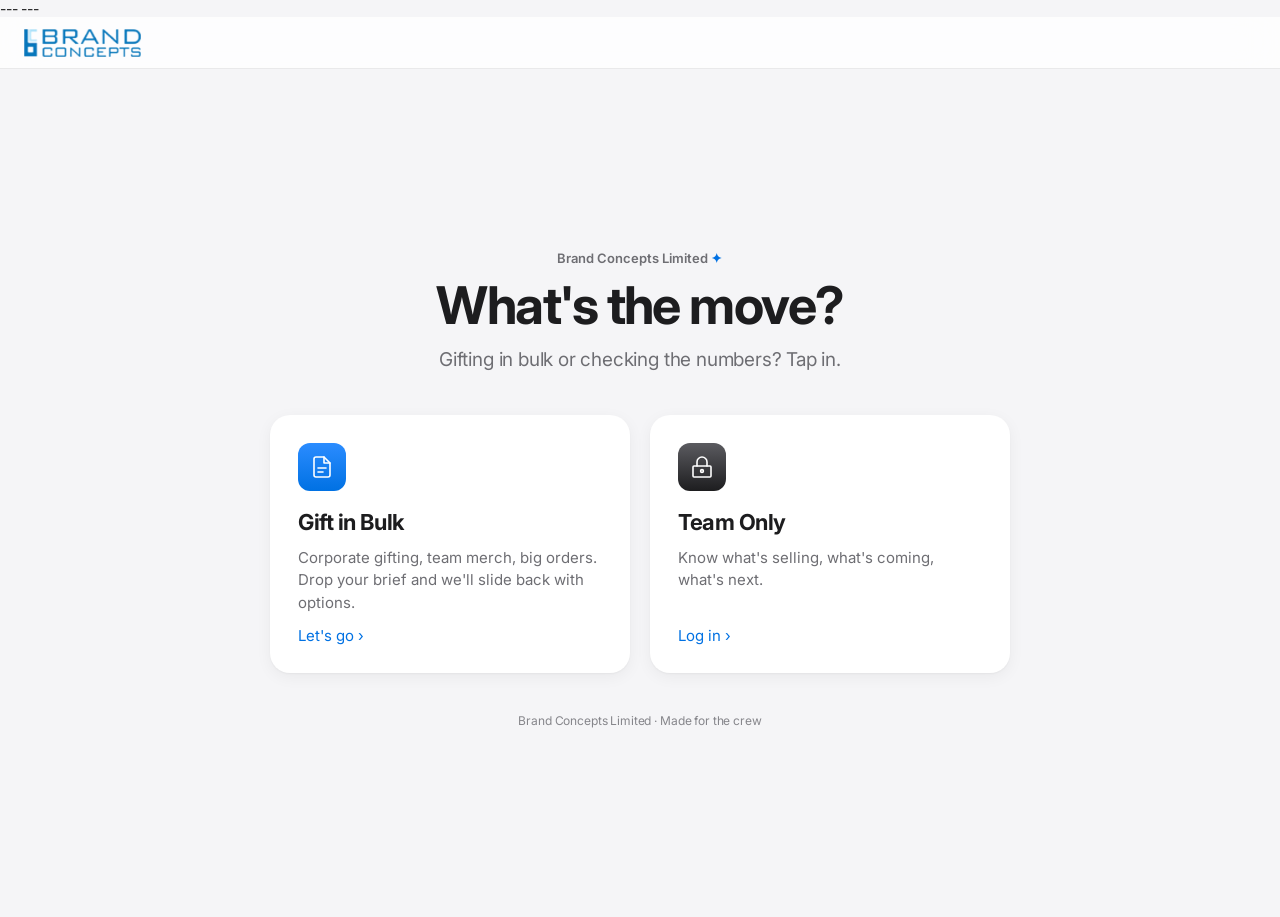
==== index.html @ 1bb14425 "Phone view: hide bottom Gift/Team bar on Home; show after an option is picked Co-Authored-By: Claude" ====
---
---
<!DOCTYPE html>
<html lang="en">
<head>
<meta charset="UTF-8">
<meta name="viewport" content="width=device-width, initial-scale=1.0">
<title>Brand Concepts Limited</title>
<link rel="preconnect" href="https://fonts.googleapis.com">
<link href="https://fonts.googleapis.com/css2?family=Inter:wght@400;500;600;700&display=swap" rel="stylesheet">
<style>
/* ═══ Brand Concepts Limited — portal · macOS-style minimal theme ═══ */
*{box-sizing:border-box;margin:0;padding:0}
:root{
  --bg:#f5f5f7;--s1:#ffffff;--s2:#f5f5f7;--s3:#e8e8ed;--bd:#d2d2d7;--bd2:#b0b0b8;--hair:rgba(0,0,0,.08);
  --blue:#0071e3;--blue2:#0066cc;--purple:#8944ab;--green:#248a3d;--amber:#b25000;--red:#d70015;--cyan:#0071a4;--pink:#d30f45;
  --text:#1d1d1f;--t2:#6e6e73;--t3:#86868b;
  --font:-apple-system,BlinkMacSystemFont,'SF Pro Text','SF Pro Display','Inter','Segoe UI',Roboto,Helvetica,Arial,sans-serif;
  --serif:var(--font);--mono:'SF Mono',ui-monospace,Menlo,Consolas,monospace;
  --r:14px;--r2:10px;
  --shadow:0 1px 2px rgba(0,0,0,.04),0 4px 16px rgba(0,0,0,.05);
  --shadow-lg:0 2px 6px rgba(0,0,0,.05),0 12px 36px rgba(0,0,0,.09);
}
html{-webkit-font-smoothing:antialiased;-moz-osx-font-smoothing:grayscale}
body{font-family:var(--font);background:var(--bg);color:var(--text);min-height:100vh;display:flex;flex-direction:column;font-size:14px;letter-spacing:-.01em}
::selection{background:rgba(0,113,227,.18)}
button{font-family:inherit}
@keyframes spin{to{transform:rotate(360deg)}}

/* ── TOP BAR (translucent, like the macOS menu bar) ── */
.topbar{background:rgba(255,255,255,.78);-webkit-backdrop-filter:saturate(180%) blur(20px);backdrop-filter:saturate(180%) blur(20px);border-bottom:1px solid var(--hair);padding:0 24px;height:52px;display:flex;align-items:center;gap:14px;position:sticky;top:0;z-index:100}
.site-name{font-size:15px;font-weight:600;color:var(--text);flex:1;cursor:pointer;white-space:nowrap;overflow:hidden;text-overflow:ellipsis}
.site-name{display:flex;align-items:center}
.logo-img{height:28px;width:auto;display:block}
.login-logo{height:46px;width:auto;display:block;margin:0 auto 18px}
@keyframes logoBlink{0%,100%{opacity:1}50%{opacity:.35}}
.logo-img,.login-logo{animation:logoBlink 2.4s ease-in-out infinite}
@media (prefers-reduced-motion:reduce){.logo-img,.login-logo{animation:none}}
.site-name span{color:var(--t3);font-weight:400;margin-left:12px}
.site-name span:not(:empty)::before{content:'/ '}
.user-chip{display:none;align-items:center;gap:8px;padding:3px 10px 3px 3px;border-radius:20px;background:var(--s2)}
.user-av{width:26px;height:26px;border-radius:50%;background:#e8e8ed;color:var(--text);display:flex;align-items:center;justify-content:center;font-size:11px;font-weight:600;flex-shrink:0}
.user-name{font-size:13px;font-weight:500}
.logout-btn{background:none;border:none;color:var(--blue);padding:6px 4px;font-size:13px;cursor:pointer}
.logout-btn:hover{text-decoration:underline}

/* ── TABS (segmented control) ── */
.tab-bar{display:flex;justify-content:center;padding:14px 24px 0;background:transparent;position:relative;z-index:5}
.tab-bar-in{display:inline-flex;background:#e8e8ed;border-radius:9px;padding:2px;gap:2px}
.tab{background:none;border:none;color:var(--text);font-size:13px;font-weight:500;padding:6px 16px;border-radius:7px;cursor:pointer;display:flex;align-items:center;gap:7px;transition:background .15s,box-shadow .15s}
.tab svg{opacity:.55}
.tab:hover{background:rgba(255,255,255,.5)}
.tab.active{background:#fff;box-shadow:0 1px 3px rgba(0,0,0,.12),0 0 0 .5px rgba(0,0,0,.04)}
.tab.active svg{opacity:1;color:var(--blue)}
body.on-home .tab-bar{display:none}

/* ── PAGES ── */
.page{display:none;flex:1}
.page.active{display:flex;flex-direction:column}

/* ── LANDING ── */
.home-wrap{flex:1;display:flex;flex-direction:column;justify-content:center;align-items:center;padding:56px 24px 64px;min-height:calc(100vh - 52px)}
.home-hd{text-align:center;margin-bottom:44px}
.home-kicker{font-size:13px;font-weight:600;color:var(--t2);margin-bottom:12px;letter-spacing:0}
.home-hd h1{font-size:clamp(32px,5vw,52px);font-weight:700;letter-spacing:-.03em;line-height:1.08}
.home-hd h1 span{color:var(--t3)}
.home-hd p{margin-top:14px;color:var(--t2);font-size:19px;letter-spacing:-.01em}
.choice-grid{display:grid;grid-template-columns:repeat(2,minmax(0,360px));gap:20px;width:100%;justify-content:center}
@media(max-width:780px){.choice-grid{grid-template-columns:minmax(0,440px)}}
.choice-card{text-align:left;cursor:pointer;color:var(--text);background:var(--s1);border:none;border-radius:20px;padding:28px;min-height:230px;display:flex;flex-direction:column;gap:12px;box-shadow:var(--shadow);transition:box-shadow .2s,transform .2s}
.choice-card:hover{box-shadow:var(--shadow-lg);transform:translateY(-2px)}
.cc-top{display:flex;justify-content:space-between;align-items:center}
.cc-id{display:none}
.cc-ico{width:48px;height:48px;border-radius:12px;display:flex;align-items:center;justify-content:center;color:#fff;background:linear-gradient(180deg,#2b8cff,#0071e3)}
.choice-card:nth-child(2) .cc-ico{background:linear-gradient(180deg,#5b5b60,#1d1d1f)}
.cc-ico svg{width:24px;height:24px}
.choice-card h2{font-size:22px;font-weight:700;letter-spacing:-.02em;margin-top:6px}
.choice-card p{color:var(--t2);font-size:15px;line-height:1.5;flex:1}
.cc-go{font-size:15px;color:var(--blue);display:flex;align-items:center;gap:4px}
.cc-go b{font-weight:400;transition:transform .2s}
.choice-card:hover .cc-go b{transform:translateX(3px)}
.home-foot{margin-top:40px;font-size:12px;color:var(--t3)}

/* ── ENQUIRY FORM ── */
.enq-wrap{max-width:700px;margin:0 auto;padding:28px 20px 60px;width:100%}
.enq-hero{margin-bottom:24px}
.enq-kicker{font-size:13px;font-weight:600;color:var(--t2);margin-bottom:6px}
.enq-hero h2{font-size:30px;font-weight:700;letter-spacing:-.025em;margin-bottom:6px}
.enq-hero p{font-size:15px;color:var(--t2);line-height:1.5}
.card{background:var(--s1);border-radius:var(--r);padding:22px;margin-bottom:14px;box-shadow:var(--shadow)}
.card-title{font-size:13px;font-weight:600;color:var(--t2);margin-bottom:16px}
.toggle-row{display:grid;grid-template-columns:1fr 1fr;gap:10px;margin-bottom:4px}
.toggle-btn{padding:14px;border-radius:var(--r2);border:1px solid var(--bd);background:var(--s1);cursor:pointer;font-size:14px;font-weight:500;color:var(--text);transition:border-color .15s,background .15s;text-align:center}
.toggle-btn .tb-ico{display:block;margin-bottom:6px;color:var(--t3)}
.toggle-btn:hover{border-color:var(--bd2)}
.toggle-btn.active{border-color:var(--blue);background:rgba(0,113,227,.06);color:var(--blue);box-shadow:0 0 0 1px var(--blue) inset}
.toggle-btn.active .tb-ico{color:var(--blue)}
.field-grid{display:grid;grid-template-columns:1fr 1fr;gap:14px}
.field{display:flex;flex-direction:column;gap:6px}
.field.full{grid-column:1/-1}
.field label,.mf label{font-size:13px;font-weight:500;color:var(--text)}
.req{color:var(--red)}
.field input,.field select,.field textarea,.mf input,.mf select,.lf input,.ms-trig{background:var(--s1);border:1px solid var(--bd);border-radius:var(--r2);color:var(--text);font-size:14px;font-family:var(--font);padding:10px 12px;outline:none;transition:border-color .15s,box-shadow .15s;width:100%}
.field input::placeholder,.field textarea::placeholder,.lf input::placeholder{color:var(--t3)}
.field input:focus,.field select:focus,.field textarea:focus,.mf input:focus,.mf select:focus,.lf input:focus,.ms-trig.open{border-color:var(--blue);box-shadow:0 0 0 4px rgba(0,113,227,.15)}
.field input.err{border-color:var(--red)}
.field textarea{resize:vertical;min-height:80px}
input[type=date]{color-scheme:light}
.ms-wrap{position:relative}
.ms-trig{display:flex;align-items:center;justify-content:space-between;cursor:pointer;min-height:42px;gap:8px;user-select:none}
.ms-trig:hover{border-color:var(--bd2)}
.ms-tags{display:flex;flex-wrap:wrap;gap:4px;flex:1}
.ms-ph{font-size:14px;color:var(--t3)}
.ms-tag{background:rgba(0,113,227,.1);color:var(--blue);border-radius:6px;padding:2px 8px;font-size:12px;font-weight:500;display:flex;align-items:center;gap:4px}
.ms-tag-x{cursor:pointer;font-size:14px;opacity:.7}
.ms-arr{font-size:13px;color:var(--t3);transition:transform .15s}
.ms-arr.open{transform:rotate(180deg)}
.ms-drop{position:absolute;top:calc(100% + 4px);left:0;right:0;background:rgba(255,255,255,.96);-webkit-backdrop-filter:blur(20px);backdrop-filter:blur(20px);border:1px solid var(--hair);border-radius:var(--r2);z-index:200;box-shadow:var(--shadow-lg);max-height:240px;overflow-y:auto;display:none;padding:4px}
.ms-drop.open{display:block}
.ms-opt{display:flex;align-items:center;gap:10px;padding:8px 10px;cursor:pointer;font-size:14px;color:var(--text);border-radius:6px}
.ms-opt:hover{background:var(--blue);color:#fff}
.ms-opt.sel{font-weight:600}
.ms-opt input[type=checkbox]{width:15px;height:15px;accent-color:var(--blue)}
.other-inp{display:none;margin-top:8px}
.cat-other,.hint{font-size:12px;color:var(--t3);margin-top:3px}

/* ── BUTTONS ── */
.submit-btn,.login-btn,.add-btn,.m-save{background:var(--blue);border:none;color:#fff;border-radius:var(--r2);padding:12px 18px;font-size:15px;font-weight:500;cursor:pointer;transition:background .15s}
.submit-btn:hover,.login-btn:hover,.add-btn:hover,.m-save:hover{background:#0077ed}
.submit-btn:disabled,.login-btn:disabled{opacity:.45;cursor:not-allowed}
.submit-btn{width:100%;margin-top:4px}
.add-btn{font-size:13px;padding:8px 16px;display:flex;align-items:center;gap:6px}
.m-save{font-size:14px;padding:9px 20px}
.m-cancel,.action-btn{background:var(--s1);border:1px solid var(--bd);color:var(--text);border-radius:8px;cursor:pointer}
.m-cancel{padding:9px 18px;font-size:14px}
.action-btn{padding:4px 10px;font-size:12px;margin-right:4px}
.action-btn:hover,.m-cancel:hover{background:var(--s2)}
.action-btn.del{color:var(--red)}

.success-banner{background:var(--s1);border-radius:var(--r);padding:28px 20px;text-align:center;display:none;margin-bottom:14px;box-shadow:var(--shadow)}
.success-banner .sb-ico{margin-bottom:10px;color:var(--green);display:flex;justify-content:center}
.success-banner h3{font-size:20px;font-weight:700;margin-bottom:4px}
.success-banner p{font-size:14px;color:var(--t2)}

/* ── LOGIN ── */
.login-outer{flex:1;display:grid;grid-template-columns:1fr;min-height:calc(100vh - 120px)}
.login-art{display:none}
.login-panel{display:flex;align-items:center;justify-content:center;padding:40px 20px}
.login-box{width:100%;max-width:380px;background:var(--s1);border-radius:20px;padding:40px 34px 32px;box-shadow:var(--shadow-lg)}
.login-panel-hd{margin-bottom:26px;text-align:center}
.lg-kicker{font-size:13px;color:var(--t2);margin-bottom:6px;display:block}
.lg-kicker i{display:none}
.login-panel-hd h2{font-size:26px;font-weight:700;letter-spacing:-.02em}
.lf{margin-bottom:14px}
.lf label{font-size:13px;font-weight:500;color:var(--text);display:block;margin-bottom:6px}
.lf input{font-size:15px;padding:11px 13px}
.login-err{background:rgba(215,0,21,.06);border-radius:var(--r2);padding:10px 14px;font-size:13px;color:var(--red);margin-bottom:14px;display:none;align-items:center;gap:8px}
.login-err.show{display:flex}
.login-btn{width:100%;margin-top:8px}
.login-foot{margin-top:20px;text-align:center;font-size:12px;color:var(--t3)}

/* ── PORTAL ── */
.portal-wrap{max-width:1100px;margin:0 auto;padding:28px 24px 60px;width:100%}
.welcome-bar{display:flex;align-items:center;gap:16px;margin-bottom:26px}
.wb-avatar{width:48px;height:48px;border-radius:50%;background:#e8e8ed;display:flex;align-items:center;justify-content:center;font-size:17px;font-weight:600;color:var(--text);flex-shrink:0}
.wb-text h3{font-size:26px;font-weight:700;letter-spacing:-.025em}
.wb-text p{font-size:14px;color:var(--t2);margin-top:2px}
.wb-badge{margin-left:auto;background:var(--s1);color:var(--t2);border-radius:20px;padding:5px 14px;font-size:12px;font-weight:500;white-space:nowrap;box-shadow:var(--shadow)}
.ptabs{display:inline-flex;gap:2px;margin-bottom:22px;background:#e8e8ed;border-radius:9px;padding:2px}
.ptab{background:none;border:none;color:var(--text);font-size:13px;font-weight:500;padding:6px 16px;border-radius:7px;cursor:pointer;display:flex;align-items:center;gap:6px}
.ptab.active{background:#fff;box-shadow:0 1px 3px rgba(0,0,0,.12)}
.sec-label{font-size:13px;font-weight:600;color:var(--t2);margin-bottom:12px}

/* report tiles */
.tools-grid{display:grid;grid-template-columns:repeat(auto-fill,minmax(240px,1fr));gap:16px}
.tool-card{background:var(--s1);border-radius:18px;padding:22px;text-decoration:none;color:var(--text);display:flex;flex-direction:column;gap:14px;box-shadow:var(--shadow);transition:box-shadow .2s,transform .2s;min-height:178px}
.tool-card:hover{box-shadow:var(--shadow-lg);transform:translateY(-2px)}
.tc-icon{width:48px;height:48px;border-radius:12px;display:flex;align-items:center;justify-content:center;color:#fff;background:linear-gradient(180deg,color-mix(in srgb,var(--acc,#0071e3) 72%,#fff),var(--acc,#0071e3));box-shadow:inset 0 -10px 18px rgba(0,0,0,.08),0 1px 2px rgba(0,0,0,.1)}
.tc-icon svg{width:24px;height:24px}
.tc-body{flex:1}
.tc-title{font-size:16px;font-weight:600;letter-spacing:-.015em;margin-bottom:4px}
.tc-desc{font-size:13px;color:var(--t2);line-height:1.45}
.tc-foot{display:flex;align-items:center;justify-content:space-between;font-size:12px;color:var(--t3)}
.tc-foot b{color:var(--blue);font-weight:500;font-size:13px}
.tc-ext{font-size:12px;color:var(--t3);margin-left:4px;font-weight:400}
.no-reports{color:var(--t2);font-size:14px;padding:20px 0}

/* admin */
.admin-hdr{display:flex;align-items:center;justify-content:space-between;margin-bottom:16px}
.admin-hdr h3{font-size:20px;font-weight:700;letter-spacing:-.02em}
.user-tbl{background:var(--s1);border-radius:var(--r);overflow:hidden;box-shadow:var(--shadow)}
.user-tbl table{width:100%;border-collapse:collapse;font-size:13px}
.user-tbl th{background:var(--s1);color:var(--t2);font-size:12px;font-weight:600;padding:11px 14px;text-align:left;border-bottom:1px solid var(--hair)}
.user-tbl td{padding:11px 14px;border-bottom:1px solid var(--hair);vertical-align:middle}
.user-tbl tr:last-child td{border-bottom:none}
.user-tbl tr:hover td{background:#fafafa}
.lvl-badge{font-size:11px;font-weight:600;padding:2px 9px;border-radius:20px;background:rgba(0,113,227,.1);color:var(--blue)}

/* modal (macOS sheet) */
.modal-ov{position:fixed;inset:0;background:rgba(0,0,0,.25);-webkit-backdrop-filter:blur(2px);backdrop-filter:blur(2px);z-index:500;display:none;align-items:center;justify-content:center;padding:20px}
.modal-ov.show{display:flex}
.modal-box{background:var(--s1);border-radius:16px;padding:26px;width:100%;max-width:440px;box-shadow:0 20px 60px rgba(0,0,0,.25),0 0 0 .5px rgba(0,0,0,.1)}
.modal-box h3{font-size:18px;font-weight:700;margin-bottom:18px}
.mf{margin-bottom:14px}
.mf label{display:block;margin-bottom:6px}
.modal-acts{display:flex;gap:10px;justify-content:flex-end;margin-top:20px}

/* toast */
.toast{position:fixed;bottom:24px;left:50%;transform:translateX(-50%) translateY(16px);background:rgba(29,29,31,.92);color:#fff;padding:10px 18px;border-radius:12px;font-size:13px;display:flex;align-items:center;gap:8px;z-index:999;opacity:0;visibility:hidden;transition:opacity .2s,transform .2s,visibility .2s;box-shadow:var(--shadow-lg)}
.toast.show{opacity:1;visibility:visible;transform:translateX(-50%) translateY(0)}
.toast .tick{color:#30d158;font-size:15px}

/* ═══ PHONE (iOS-style) ═══ */
.ts,.m-only{display:none}
@media(max-width:760px){
  .tl{display:none}.ts,.m-only{display:inline}
  body{padding-bottom:calc(64px + env(safe-area-inset-bottom))}
  body.on-home{padding-bottom:0}
  body.on-home .tab-bar{display:none}
  .topbar{height:48px;padding:0 16px;gap:10px}
  .site-name{font-size:15px}
  .logo-img{height:24px}
  .site-name span{display:none}
  .user-chip{padding:2px;background:none}.user-name{display:none}
  .logout-btn{font-size:14px}
  /* bottom tab bar */
  .tab-bar{display:flex;position:fixed;top:auto;bottom:0;left:0;right:0;z-index:150;padding:0 0 env(safe-area-inset-bottom);
    background:rgba(249,249,249,.92);-webkit-backdrop-filter:saturate(180%) blur(20px);backdrop-filter:saturate(180%) blur(20px);border-top:1px solid var(--hair)}
  .tab-bar-in{display:flex;width:100%;background:none;border-radius:0;padding:0}
  .tab{flex:1;flex-direction:column;justify-content:center;gap:3px;padding:8px 4px 7px;font-size:10.5px;color:var(--t3);border-radius:0}
  .tab:hover{background:none}
  .tab svg{opacity:1;width:22px;height:22px}
  .tab.active{background:none;box-shadow:none;color:var(--blue)}
  /* landing */
  .home-wrap{min-height:calc(100vh - 48px);padding:32px 16px 24px;justify-content:flex-start}
  .home-hd{margin-bottom:24px}
  .home-hd h1{font-size:32px}
  .home-hd p{font-size:16px}
  .choice-grid{gap:12px}
  .choice-card{min-height:0;padding:20px;gap:8px;border-radius:16px}
  .cc-ico{width:40px;height:40px;border-radius:10px}.cc-ico svg{width:20px;height:20px}
  .choice-card h2{font-size:19px;margin-top:2px}
  .choice-card p{font-size:14px}
  .home-foot{margin-top:20px}
  /* enquiry */
  .enq-wrap{padding:20px 16px 30px}
  .enq-hero h2{font-size:24px}.enq-hero p{font-size:14px}
  .card{padding:16px;margin-bottom:12px}
  .field-grid{grid-template-columns:1fr;gap:12px}
  .field.full{grid-column:auto}
  .toggle-btn{padding:12px 6px;font-size:13px}
  .field input,.field select,.field textarea,.lf input,.mf input,.mf select{font-size:16px}
  .submit-btn{padding:14px}
  /* login */
  .login-outer{min-height:calc(100vh - 112px)}
  .login-panel{padding:24px 16px;align-items:flex-start}
  .login-box{padding:30px 22px 24px;box-shadow:var(--shadow)}
  /* portal */
  .portal-wrap{padding:18px 16px 24px}
  .welcome-bar{gap:12px;flex-wrap:wrap;margin-bottom:18px}
  .wb-avatar{width:40px;height:40px;font-size:15px}
  .wb-text{flex:1;min-width:0}.wb-text h3{font-size:21px}.wb-text p{font-size:13px}
  .wb-badge{margin-left:0;font-size:11px;padding:4px 12px}
  .ptabs{display:flex;width:100%}.ptab{flex:1;justify-content:center}
  .tools-grid{grid-template-columns:1fr 1fr;gap:12px}
  .tool-card{padding:16px;gap:10px;min-height:0;border-radius:16px}
  .tc-icon{width:40px;height:40px;border-radius:10px}.tc-icon svg{width:20px;height:20px}
  .tc-title{font-size:14px}
  .tc-desc{font-size:12px;line-height:1.35}
  .tc-foot{display:none}
  .admin-hdr{flex-wrap:wrap;gap:10px}
  .user-tbl{overflow-x:auto;-webkit-overflow-scrolling:touch}.user-tbl table{min-width:620px}
  .modal-box{padding:22px 18px;max-height:88vh;overflow-y:auto}
  .toast{bottom:calc(76px + env(safe-area-inset-bottom))}
}
@media(max-width:360px){.tools-grid{grid-template-columns:1fr}}
</style>
</head>
<body class="on-home">

<!-- TOPBAR -->
<div class="topbar">
  <div class="site-name" onclick="switchTab('home')" title="Home"><img class="logo-img" src="bcl-logo.png" alt="Brand Concepts Limited"><span id="headerSub"></span></div>
  <div class="user-chip" id="userChip">
    <div class="user-av" id="userAv">SJ</div>
    <span class="user-name" id="userChipName">Sumit Jain</span>
  </div>
  <button class="logout-btn" id="logoutBtn" style="display:none" onclick="doLogout()">Sign out</button>
</div>

<!-- TAB BAR -->
<div class="tab-bar"><div class="tab-bar-in">
  <button class="tab tab-home active" id="tab-home" onclick="switchTab('home')"><svg class="m-only" width="18" height="18" viewBox="0 0 24 24" fill="none" stroke="currentColor" stroke-width="2"><path d="M3 11l9-8 9 8"/><path d="M5 10v10h14V10"/></svg><span class="tl">Home</span><span class="ts">Home</span></button>
  <button class="tab" id="tab-enquiry" onclick="switchTab('enquiry')">
    <svg width="15" height="15" viewBox="0 0 24 24" fill="none" stroke="currentColor" stroke-width="2"><path d="M14 2H6a2 2 0 0 0-2 2v16a2 2 0 0 0 2 2h12a2 2 0 0 0 2-2V8z"/><polyline points="14 2 14 8 20 8"/></svg>
    <span class="tl">Gift in Bulk</span><span class="ts">Gift</span>
  </button>
  <button class="tab" id="tab-portal" onclick="switchTab('portal')">
    <svg width="15" height="15" viewBox="0 0 24 24" fill="none" stroke="currentColor" stroke-width="2"><rect x="3" y="11" width="18" height="11" rx="2" ry="2"/><path d="M7 11V7a5 5 0 0 1 10 0v4"/></svg>
    <span class="tl">Team Only</span><span class="ts">Team</span>
  </button>
</div></div>

<!-- ══ LANDING ══ -->
<div class="page active" id="page-home">
<div class="home-wrap">
  <div class="home-hd">
    <div class="home-kicker">Brand Concepts Limited <span style="color:var(--blue)">✦</span></div>
    <h1>What's the move?</h1>
    <p>Gifting in bulk or checking the numbers? Tap in.</p>
  </div>
  <div class="choice-grid">
    <button class="choice-card" onclick="switchTab('enquiry')">
      <div class="cc-top"><div class="cc-ico"><svg width="26" height="26" viewBox="0 0 24 24" fill="none" stroke="currentColor" stroke-width="1.6" stroke-linecap="round" stroke-linejoin="round"><path d="M14 2H6a2 2 0 0 0-2 2v16a2 2 0 0 0 2 2h12a2 2 0 0 0 2-2V8z"/><polyline points="14 2 14 8 20 8"/><line x1="8" y1="13" x2="16" y2="13"/><line x1="8" y1="17" x2="13" y2="17"/></svg></div><div class="cc-id">// 01</div></div>
      <h2>Gift in Bulk</h2>
      <p>Corporate gifting, team merch, big orders. Drop your brief and we'll slide back with options.</p>
      <span class="cc-go">Let's go <b>›</b></span>
    </button>
    <button class="choice-card" onclick="switchTab('portal')">
      <div class="cc-top"><div class="cc-ico"><svg width="26" height="26" viewBox="0 0 24 24" fill="none" stroke="currentColor" stroke-width="1.6" stroke-linecap="round" stroke-linejoin="round"><rect x="3" y="11" width="18" height="11" rx="1"/><path d="M7 11V7a5 5 0 0 1 10 0v4"/><circle cx="12" cy="16" r="1.4"/></svg></div><div class="cc-id">// 02</div></div>
      <h2>Team Only</h2>
      <p>Know what's selling, what's coming, what's next.</p>
      <span class="cc-go">Log in <b>›</b></span>
    </button>
  </div>
  <div class="home-foot">Brand Concepts Limited · Made for the crew</div>
</div>
</div>

<!-- ══ ENQUIRY PAGE ══ -->
<div class="page" id="page-enquiry" style="overflow-y:auto">
<div class="enq-wrap">
  <div class="enq-hero">
    <div class="enq-kicker">Institutional Enquiry</div>
    <h2>Let's get this gifting order moving.</h2>
    <p>The more precise the details, the faster we can turn this around. Fields marked * are the ones we can't work without.</p>
  </div>

  <div class="success-banner" id="successBanner">
    <div class="sb-ico"><svg width="40" height="40" viewBox="0 0 24 24" fill="none" stroke="currentColor" stroke-width="1.6" stroke-linecap="round" stroke-linejoin="round"><path d="M22 11.08V12a10 10 0 1 1-5.93-9.14"/><polyline points="22 4 12 14.01 9 11.01"/></svg></div>
    <h3>You're all set.</h3>
    <p id="successRef">We've got it — someone will be in touch shortly. Reference: —</p>
    <button onclick="resetForm()" style="margin-top:12px;background:var(--green);border:none;color:#fff;border-radius:8px;padding:8px 20px;font-size:13px;font-weight:600;cursor:pointer">Raise another</button>
  </div>

  <div id="enquiryForm">
    <!-- SOURCE -->
    <div class="card">
      <div class="card-title">Enquiry Source</div>
      <div class="toggle-row">
        <button class="toggle-btn active" id="tb-direct" onclick="setType('direct')">
          <span class="tb-ico"><svg width="22" height="22" viewBox="0 0 24 24" fill="none" stroke="currentColor" stroke-width="1.8" stroke-linecap="round" stroke-linejoin="round"><rect x="4" y="2" width="16" height="20" rx="1"/><line x1="9" y1="6" x2="9" y2="6.01"/><line x1="15" y1="6" x2="15" y2="6.01"/><line x1="9" y1="10" x2="9" y2="10.01"/><line x1="15" y1="10" x2="15" y2="10.01"/><line x1="9" y1="14" x2="9" y2="14.01"/><line x1="15" y1="14" x2="15" y2="14.01"/><line x1="9" y1="18" x2="15" y2="18"/></svg></span>Direct Enquiry
        </button>
        <button class="toggle-btn" id="tb-third" onclick="setType('third')">
          <span class="tb-ico"><svg width="22" height="22" viewBox="0 0 24 24" fill="none" stroke="currentColor" stroke-width="1.8" stroke-linecap="round" stroke-linejoin="round"><path d="M16 3.13a4 4 0 0 1 0 7.75"/><path d="M9 3.13a4 4 0 0 0 0 7.75"/><path d="M12.5 12h-1a4 4 0 0 0-4 4v5h9v-5a4 4 0 0 0-4-4z"/></svg></span>Via 3rd Party
        </button>
      </div>
    </div>

    <!-- CLIENT -->
    <div class="card">
      <div class="card-title">Client Details</div>
      <div class="field-grid">
        <div class="field"><label>Company / Person <span class="req">*</span></label><input type="text" id="clientName" placeholder="e.g. Infosys Ltd"></div>
        <div class="field"><label>Contact Person <span class="req">*</span></label><input type="text" id="contactPerson" placeholder="Full name"></div>
        <div class="field"><label>Phone <span class="req">*</span></label><input type="tel" id="phone" placeholder="+91 XXXXX XXXXX"></div>
        <div class="field"><label>Email <span class="req">*</span></label><input type="email" id="email" placeholder="contact@company.com"></div>
        <div class="field"><label>City <span class="req">*</span></label><input type="text" id="city" placeholder="e.g. Mumbai"></div>
        <div class="field" id="agencyField" style="display:none"><label>Agency Name <span class="req">*</span></label><input type="text" id="agencyName" placeholder="Agency name"></div>
      </div>
    </div>

    <!-- PRODUCT -->
    <div class="card">
      <div class="card-title">Brand & Product Details</div>
      <div class="field-grid">
        <div class="field full">
          <label>Brand(s) <span class="req">*</span></label>
          <div class="ms-wrap">
            <div class="ms-trig" id="brandTrig" onclick="toggleDD()">
              <div class="ms-tags" id="brandTags"><span class="ms-ph">Select brands…</span></div>
              <span class="ms-arr" id="brandArr">▾</span>
            </div>
            <div class="ms-drop" id="brandDrop"></div>
          </div>
        </div>
        <div class="field">
          <label>Category <span class="req">*</span></label>
          <select id="category" onchange="handleCatChange()">
            <option value="">Select category</option>
            <option>Backpack</option><option>Luggage</option><option>Wallet</option>
            <option>Belt</option><option>Handbag</option><option>Business Case</option>
            <option>Cross Body</option><option>Gym Bag</option><option>Other</option>
          </select>
          <input type="text" id="catOther" class="other-inp" placeholder="Specify category">
        </div>
        <div class="field">
          <label>Product Name <span class="opt">(optional)</span></label>
          <input type="text" id="productName" placeholder="Specific product / style">
        </div>
        <div class="field">
          <label>Size(s) <span class="opt">(optional)</span></label>
          <input type="text" id="sizes" placeholder="e.g. 20 inch, Small/Medium">
        </div>
        <div class="field">
          <label>Quantity <span class="req">*</span></label>
          <input type="number" id="quantity" placeholder="Total units required" min="1">
        </div>
        <div class="field">
          <label>Budget / WSV (₹) <span class="req">*</span></label>
          <input type="number" id="budget" placeholder="Per unit or total">
          <span class="hint">Tax extra</span>
        </div>
        <div class="field">
          <label>Gifting Occasion</label>
          <select id="occasion" onchange="handleOccasionChange()">
            <option value="">Select occasion</option>
            <option>Corporate Gifting</option><option>Diwali</option><option>New Year</option>
            <option>Annual Day</option><option>Sales Incentive</option><option>Milestone Award</option>
            <option>Bulk Purchase</option><option>Other</option>
          </select>
          <input type="text" id="occasionOther" class="other-inp" placeholder="Specify occasion">
        </div>
        <div class="field">
          <label>Delivery Date</label>
          <input type="date" id="deliveryDate">
        </div>
        <div class="field full">
          <label>Delivery Location(s)</label>
          <input type="text" id="deliveryLoc" placeholder="City or cities for delivery">
        </div>
        <div class="field full">
          <label>Special Requirements</label>
          <textarea id="specialReq" placeholder="Customisation, branding, packaging notes…"></textarea>
        </div>
      </div>
    </div>

    <!-- OWNER -->
    <div class="card">
      <div class="card-title">Enquiry Owner</div>
      <div class="field-grid">
        <div class="field"><label>Your Name <span class="req">*</span></label><input type="text" id="ownerName" placeholder="Your full name"></div>
        <div class="field">
          <label>Channel / Team <span class="req">*</span></label>
          <select id="ownerChannel">
            <option value="">Select channel</option>
            <option>DND</option><option>LFS</option><option>EBO</option>
            <option>Govt/CSD</option><option>Institutional</option><option>E-Commerce</option><option>Other</option>
          </select>
        </div>
        <div class="field full"><label>Reference No. <span class="opt">(optional)</span></label><input type="text" id="refNo" placeholder="Internal reference number"></div>
      </div>
    </div>

    <button class="submit-btn" id="submitBtn" onclick="submitEnquiry()">Submit →</button>
  </div>
</div>
</div>

<!-- ══ PORTAL PAGE ══ -->
<div class="page" id="page-portal" style="overflow-y:auto">

  <!-- LOGIN -->
  <div class="login-outer" id="loginState">
    <div class="login-art">
      <div class="la-top">
        <div class="la-topname">Brand Concepts Limited</div>
      </div>
      <div class="la-mid">
        <div class="kicker">Report Login</div>
        <h1>Everything you need to <em>decide faster.</em></h1>
        <p>Buying intelligence, live sell-through, OTB planning and more — built for the people who run Brand Concepts Limited, day to day.</p>
      </div>
      <div class="la-stats">
        <div class="la-stat"><b>8</b><span>Live Tools</span></div>
        <div class="la-stat"><b>5yr</b><span>Sales History</span></div>
        <div class="la-stat"><b>24/7</b><span>Real-Time Data</span></div>
      </div>
    </div>
    <div class="login-panel">
      <div class="login-box">
        <div class="login-panel-hd">
          <img class="login-logo" src="bcl-logo.png" alt="Brand Concepts Limited">
          <h2>Report Login</h2>
        </div>
        <div class="login-err" id="loginErr"><svg width="15" height="15" viewBox="0 0 24 24" fill="none" stroke="currentColor" stroke-width="2" stroke-linecap="round" stroke-linejoin="round" style="flex-shrink:0"><path d="M10.29 3.86 1.82 18a2 2 0 0 0 1.71 3h16.94a2 2 0 0 0 1.71-3L13.71 3.86a2 2 0 0 0-3.42 0z"/><line x1="12" y1="9" x2="12" y2="13"/><line x1="12" y1="17" x2="12.01" y2="17"/></svg><span id="loginErrText">Invalid username or password</span></div>
        <div class="lf"><label>Username</label><input type="text" id="loginUser" placeholder="Your username" autocomplete="username"></div>
        <div class="lf"><label>Password</label><input type="password" id="loginPass" placeholder="••••••••" autocomplete="current-password" onkeydown="if(event.key==='Enter')doLogin()"></div>
        <button class="login-btn" id="loginBtnEl" onclick="doLogin()">Sign In →</button>
      </div>
    </div>
  </div>

  <!-- PORTAL DASHBOARD -->
  <div id="portalState" style="display:none">
  <div class="portal-wrap">

    <div class="welcome-bar">
      <div class="wb-avatar" id="wbAv">SJ</div>
      <div class="wb-text">
        <h3>Good to have you, <span id="welcomeName"></span>.</h3>
        <p id="welcomeSub">Everything's in place — pick up where you left off.</p>
      </div>
      <div class="wb-badge" id="wbBadge">Management · L1</div>
    </div>

    <div id="adminTabsWrap" style="display:none">
      <div class="ptabs">
        <button class="ptab active" id="ptab-tools" onclick="switchPTab('tools')">
          <svg width="13" height="13" viewBox="0 0 24 24" fill="none" stroke="currentColor" stroke-width="2"><rect x="3" y="3" width="7" height="7"/><rect x="14" y="3" width="7" height="7"/><rect x="14" y="14" width="7" height="7"/><rect x="3" y="14" width="7" height="7"/></svg>
          Workspace
        </button>
        <button class="ptab" id="ptab-admin" onclick="switchPTab('admin')">
          <svg width="13" height="13" viewBox="0 0 24 24" fill="none" stroke="currentColor" stroke-width="2"><path d="M17 21v-2a4 4 0 0 0-4-4H5a4 4 0 0 0-4 4v2"/><circle cx="9" cy="7" r="4"/><path d="M23 21v-2a4 4 0 0 0-3-3.87"/><path d="M16 3.13a4 4 0 0 1 0 7.75"/></svg>
          People
        </button>
      </div>
    </div>

    <!-- TOOLS -->
    <div id="toolsView">
      <div class="sec-label">Reports & Tools</div>
      <div class="tools-grid" id="reportsGrid"></div>
    </div>

    <!-- ADMIN -->
    <div id="adminView" style="display:none">
      <div class="admin-hdr">
        <h3>Team Access</h3>
        <button class="add-btn" onclick="openAddUser()">+ Add User</button>
      </div>
      <div class="user-tbl">
        <table><thead><tr><th>Name</th><th>Username</th><th>Department</th><th>Level</th><th>Tools</th><th>Actions</th></tr></thead>
        <tbody id="userTableBody"></tbody></table>
      </div>
    </div>

  </div>
  </div>

</div>

<!-- MODAL -->
<div class="modal-ov" id="userModal">
  <div class="modal-box">
    <h3 id="modalTitle">New Member</h3>
    <div class="mf"><label>Full Name <span class="req">*</span></label><input type="text" id="mName" placeholder="e.g. Roshan Mishra"></div>
    <div class="mf"><label>Username <span class="req">*</span></label><input type="text" id="mUsername" placeholder="e.g. roshan.mishra"></div>
    <div class="mf"><label>Password <span class="req">*</span></label><input type="password" id="mPassword" placeholder="Set a password"></div>
    <div class="mf">
      <label>Department <span class="req">*</span></label>
      <select id="mDept">
        <option value="">Select department</option>
        <option value="Sales-LFS">Sales — LFS</option>
        <option value="Sales-DND">Sales — DND</option>
        <option value="Sales-EBO">Sales — EBO</option>
        <option value="Sales-Govt">Sales — Govt/CSD</option>
        <option value="Sales-Insti">Sales — Insti</option>
        <option value="Sales-Ecom">Sales — Ecom</option>
        <option value="Buying">Merchandising / Buying</option>
        <option value="Management">Management</option>
      </select>
    </div>
    <div class="mf">
      <label>Access Level <span class="req">*</span></label>
      <select id="mLevel">
        <option value="">Select level</option>
        <option value="L1">L1 · Principal — Full suite</option>
        <option value="L2">L2 · Associate — Department view</option>
        <option value="L3">L3 · Executive — Core access</option>
        <option value="L4">L4 · Trainee — View only</option>
      </select>
    </div>
    <div class="mf">
      <label>Tool Access <span style="color:var(--t3);font-size:11px">(leave all unchecked = dept-based default)</span></label>
      <div id="mTools" style="display:grid;grid-template-columns:1fr 1fr;gap:6px;margin-top:6px"></div>
    </div>
    <div class="modal-acts">
      <button class="m-cancel" onclick="closeModal()">Cancel</button>
      <button class="m-save" onclick="saveUser()">Confirm</button>
    </div>
  </div>
</div>

<div class="toast" id="toast"><span class="tick">✓</span><span id="toastMsg"></span></div>

<script>
const SCRIPT_URL='https://script.google.com/macros/s/AKfycbxBOckKcP30K-vdg3THER8xkGKDAju8ha1pjyzcdQBZRxKK9La-p_1-zXnhJDF6i6Sr/exec';
const ADMIN={name:'Sumit Jain',username:'Sumit.jain',password:'Sumi@2211',dept:'Management',level:'L1',isAdmin:true};

const ICON_SVG={
  folder:'<svg width="22" height="22" viewBox="0 0 24 24" fill="none" stroke="currentColor" stroke-width="1.8" stroke-linecap="round" stroke-linejoin="round"><path d="M4 4h5l2 3h9a1 1 0 0 1 1 1v10a2 2 0 0 1-2 2H4a1 1 0 0 1-1-1V5a1 1 0 0 1 1-1z"/></svg>',
  chart:'<svg width="22" height="22" viewBox="0 0 24 24" fill="none" stroke="currentColor" stroke-width="1.8" stroke-linecap="round" stroke-linejoin="round"><path d="M3 3v18h18"/><path d="M18 17V9"/><path d="M13 17V5"/><path d="M8 17v-3"/></svg>',
  clipboard:'<svg width="22" height="22" viewBox="0 0 24 24" fill="none" stroke="currentColor" stroke-width="1.8" stroke-linecap="round" stroke-linejoin="round"><rect x="8" y="2" width="8" height="4" rx="1"/><path d="M9 4H6a2 2 0 0 0-2 2v14a2 2 0 0 0 2 2h12a2 2 0 0 0 2-2V6a2 2 0 0 0-2-2h-3"/><path d="M9 12h6"/><path d="M9 16h6"/></svg>',
  calc:'<svg width="22" height="22" viewBox="0 0 24 24" fill="none" stroke="currentColor" stroke-width="1.8" stroke-linecap="round" stroke-linejoin="round"><rect x="4" y="2" width="16" height="20" rx="2"/><line x1="8" y1="6" x2="16" y2="6"/><line x1="8" y1="10" x2="8" y2="10.01"/><line x1="12" y1="10" x2="12" y2="10.01"/><line x1="16" y1="10" x2="16" y2="10.01"/><line x1="8" y1="14" x2="8" y2="14.01"/><line x1="12" y1="14" x2="12" y2="14.01"/><line x1="16" y1="14" x2="16" y2="18"/><line x1="8" y1="18" x2="12" y2="18"/></svg>',
  trend:'<svg width="22" height="22" viewBox="0 0 24 24" fill="none" stroke="currentColor" stroke-width="1.8" stroke-linecap="round" stroke-linejoin="round"><polyline points="23 6 13.5 15.5 8.5 10.5 1 18"/><polyline points="17 6 23 6 23 12"/></svg>',
  store:'<svg width="22" height="22" viewBox="0 0 24 24" fill="none" stroke="currentColor" stroke-width="1.8" stroke-linecap="round" stroke-linejoin="round"><path d="M3 9l1.5-5h15L21 9"/><path d="M3 9a2 2 0 0 0 4 0 2 2 0 0 0 4 0 2 2 0 0 0 4 0 2 2 0 0 0 4 0"/><path d="M4 9v10a1 1 0 0 0 1 1h14a1 1 0 0 0 1-1V9"/><path d="M9 21v-6h6v6"/></svg>',
  package:'<svg width="22" height="22" viewBox="0 0 24 24" fill="none" stroke="currentColor" stroke-width="1.8" stroke-linecap="round" stroke-linejoin="round"><path d="M21 8l-9-5-9 5 9 5 9-5z"/><path d="M3 8v8l9 5 9-5V8"/><path d="M12 13v8"/></svg>',
  bag:'<svg width="22" height="22" viewBox="0 0 24 24" fill="none" stroke="currentColor" stroke-width="1.8" stroke-linecap="round" stroke-linejoin="round"><path d="M6 2 3 6v14a2 2 0 0 0 2 2h14a2 2 0 0 0 2-2V6l-3-4Z"/><path d="M3 6h18"/><path d="M16 10a4 4 0 0 1-8 0"/></svg>',
  factory:'<svg width="22" height="22" viewBox="0 0 24 24" fill="none" stroke="currentColor" stroke-width="1.8" stroke-linecap="round" stroke-linejoin="round"><path d="M2 20V9l6 4V9l6 4V4h4l1 16Z"/><path d="M2 20h20"/><path d="M7 16h2"/><path d="M12 16h2"/></svg>',
  check:'<svg width="40" height="40" viewBox="0 0 24 24" fill="none" stroke="currentColor" stroke-width="1.6" stroke-linecap="round" stroke-linejoin="round"><path d="M22 11.08V12a10 10 0 1 1-5.93-9.14"/><polyline points="22 4 12 14.01 9 11.01"/></svg>'
};

const ALL_REPORTS=[
  {id:'catalogue',title:'Product Intelligence',desc:'Every SKU. Every colour. Every price. Instant.',icon:'folder',accent:'linear-gradient(135deg,#3b82f6,#8b5cf6)',ibg:'rgba(59,130,246,.12)',dept:['Sales-LFS','Sales-DND','Sales-EBO','Sales-Govt','Sales-Insti','Sales-Ecom','Buying','Management'],level:['L1','L2','L3'],url:'catalogue.html',tag:'All Brands · All Channels',ext:false},
  {id:'buying',title:'Buying Intelligence',desc:'Five years of buying intelligence. Ask anything.',icon:'chart',accent:'linear-gradient(135deg,#10b981,#06b6d4)',ibg:'rgba(16,185,129,.12)',dept:['Buying','Management'],level:['L1','L2'],url:'buying-dashboard.html',tag:'Buying · 5 Year',ext:false},
  {id:'enquiry-data',title:'Enquiry Log',desc:'Live enquiry log. Every lead, every status.',icon:'clipboard',accent:'linear-gradient(135deg,#06b6d4,#3b82f6)',ibg:'rgba(6,182,212,.12)',dept:['Management','Sales-LFS','Sales-DND','Sales-EBO','Sales-Govt','Sales-Insti','Sales-Ecom'],level:['L1','L2'],url:'https://docs.google.com/spreadsheets/d/1gOTr8sAGYpbLbI-U5J4iBBmwafaf1RGKdUbl3wrgFrQ/edit',tag:'Sales · Management',ext:true},
  {id:'otb',title:'OTB Planner',desc:'Know exactly what to buy — before you commit.',icon:'calc',accent:'linear-gradient(135deg,#f59e0b,#ef4444)',ibg:'rgba(245,158,11,.12)',dept:['Buying','Management'],level:['L1','L2','L3'],url:'otb.html',tag:'Buying · Planning',ext:false},
  {id:'lfs',title:'LFS Performance',desc:'Five years of LFS performance, distilled.',icon:'trend',accent:'linear-gradient(135deg,#10b981,#84cc16)',ibg:'rgba(16,185,129,.12)',dept:['Sales-LFS','Management','Buying'],level:['L1','L2','L3'],url:'lfs.html',tag:'Sales · LFS',ext:false},
  {id:'secondary',title:'Secondary Sales',desc:'Channel-wise sell-through. Every brand, every store.',icon:'store',accent:'linear-gradient(135deg,#f59e0b,#06b6d4)',ibg:'rgba(245,158,11,.12)',dept:['Sales-LFS','Sales-EBO','Management','Buying'],level:['L1','L2','L3'],url:'secondary-sales.html',tag:'Sales · 5 Year',ext:false},
  {id:'inward',title:'Inward Plan',desc:'Q2 pipeline by brand, vendor and payment.',icon:'package',accent:'linear-gradient(135deg,#f59e0b,#ef4444)',ibg:'rgba(245,158,11,.12)',dept:['Buying','Management'],level:['L1','L2','L3'],url:'inward-plan.html',tag:'Buying · Q2',ext:false},
  {id:'factory',title:'Factory Dashboard',desc:'Order book, production and dispatch. Live from the factory.',icon:'factory',accent:'linear-gradient(135deg,#22e4ff,#00ffa3)',ibg:'rgba(34,228,255,.12)',dept:['Management','Buying'],level:['L1','L2','L3'],url:'factory.html',tag:'Factory · PP & PC',ext:false},
  {id:'myntra',title:'Myntra Launch',desc:'Built to win Myntra. Catalog, copy, strategy.',icon:'bag',accent:'linear-gradient(135deg,#8b5cf6,#ec4899)',ibg:'rgba(139,92,246,.12)',dept:['Sales-Ecom','Buying','Management'],level:['L1','L2','L3'],url:'myntra.html',tag:'Ecom · Merchandising',ext:false},
];

const BRANDS=[
  {label:'Tommy Hilfiger',short:'TH'},{label:'United Colors of Benetton',short:'UCB'},
  {label:'Superdry',short:'SD'},{label:'Juicy Couture',short:'JC'},
  {label:'Aeropostale',short:'AP'},{label:'Unbranded',short:''},{label:'Any Brand',short:''}
];

let enquiryType='direct',selBrands=[],ddOpen=false;
let currentUser=null,editingIdx=null,users=[];

// ── TABS ──
function switchTab(tab){
  ['home','enquiry','portal'].forEach(t=>{
    const tb=document.getElementById('tab-'+t);if(tb)tb.classList.toggle('active',t===tab);
    document.getElementById('page-'+t).classList.toggle('active',t===tab);
  });
  document.body.classList.toggle('on-home',tab==='home');
  document.body.classList.toggle('on-login',tab==='portal'&&!currentUser);
  document.getElementById('headerSub').textContent={home:'',enquiry:'Institutional Enquiry',portal:'Reports'}[tab];
  window.scrollTo(0,0);
}

// ── ENQUIRY FORM ──
function setType(t){
  enquiryType=t;
  document.getElementById('tb-direct').classList.toggle('active',t==='direct');
  document.getElementById('tb-third').classList.toggle('active',t==='third');
  document.getElementById('agencyField').style.display=t==='third'?'flex':'none';
}

function handleCatChange(){
  document.getElementById('catOther').style.display=document.getElementById('category').value==='Other'?'block':'none';
}
function handleOccasionChange(){
  document.getElementById('occasionOther').style.display=document.getElementById('occasion').value==='Other'?'block':'none';
}

// Brand multiselect
function buildDD(){
  const drop=document.getElementById('brandDrop');
  drop.innerHTML=BRANDS.map((b,i)=>`<div class="ms-opt" onclick="toggleBrand(${i})"><input type="checkbox" id="bchk${i}"><label for="bchk${i}">${b.label}${b.short?' ('+b.short+')':''}</label></div>`).join('');
}
function toggleDD(){
  ddOpen=!ddOpen;
  document.getElementById('brandDrop').classList.toggle('open',ddOpen);
  document.getElementById('brandTrig').classList.toggle('open',ddOpen);
  document.getElementById('brandArr').classList.toggle('open',ddOpen);
}
function toggleBrand(i){
  const idx=selBrands.indexOf(i);
  if(idx>=0)selBrands.splice(idx,1);else selBrands.push(i);
  document.getElementById('bchk'+i).checked=selBrands.includes(i);
  renderTags();
}
function renderTags(){
  const ct=document.getElementById('brandTags');
  if(!selBrands.length){ct.innerHTML='<span class="ms-ph">Select brands…</span>';return;}
  ct.innerHTML=selBrands.map(i=>`<span class="ms-tag">${BRANDS[i].short||BRANDS[i].label}<span class="ms-tag-x" onclick="event.stopPropagation();toggleBrand(${i})">×</span></span>`).join('');
}
document.addEventListener('click',e=>{if(ddOpen&&!e.target.closest('.ms-wrap')){ddOpen=false;document.getElementById('brandDrop').classList.remove('open');document.getElementById('brandTrig').classList.remove('open');document.getElementById('brandArr').classList.remove('open');}});

async function submitEnquiry(){
  const req=v=>document.getElementById(v).value.trim();
  const fields=[['clientName','Company/Person name'],['contactPerson','Contact person'],['phone','Phone'],['email','Email'],['city','City'],['quantity','Quantity'],['budget','Budget'],['ownerName','Your name'],['ownerChannel','Channel']];
  let err=null;
  for(const[id,label]of fields){if(!req(id)){err=`${label} is required`;break;}}
  if(!selBrands.length)err='Please select at least one brand';
  if(!req('category'))err='Please select a category';
  if(enquiryType==='third'&&!req('agencyName'))err='Agency name is required';
  if(err){showToast(err,'error');return;}

  const btn=document.getElementById('submitBtn');
  btn.textContent='Submitting…';btn.disabled=true;

  const payload={
    action:'enquiry',source:enquiryType,
    clientName:req('clientName'),contactPerson:req('contactPerson'),
    phone:req('phone'),email:req('email'),city:req('city'),
    agencyName:req('agencyName'),
    brands:selBrands.map(i=>BRANDS[i].label).join(', '),
    category:req('category')==='Other'?req('catOther'):req('category'),
    productName:req('productName'),sizes:req('sizes'),
    quantity:req('quantity'),budget:req('budget'),
    occasion:req('occasion')==='Other'?req('occasionOther'):req('occasion'),
    deliveryDate:req('deliveryDate'),deliveryLoc:req('deliveryLoc'),
    specialReq:req('specialReq'),
    ownerName:req('ownerName'),ownerChannel:req('ownerChannel'),refNo:req('refNo'),
    timestamp:new Date().toLocaleString('en-IN')
  };

  try{
    const fd=new FormData();
    fd.append('payload',JSON.stringify(payload));
    await fetch(SCRIPT_URL,{method:'POST',mode:'no-cors',body:fd});
    const ref='ENQ-'+Date.now().toString(36).toUpperCase();
    document.getElementById('enquiryForm').style.display='none';
    document.getElementById('successBanner').style.display='block';
    document.getElementById('successRef').textContent='We\u2019ve got it — someone will be in touch shortly. Reference: '+ref+' · Logged by '+payload.ownerName;
  }catch(e){showToast('Submission failed. Please try again.');}
  finally{btn.textContent='Submit →';btn.disabled=false;}
}

function resetForm(){
  document.getElementById('enquiryForm').style.display='block';
  document.getElementById('successBanner').style.display='none';
  document.getElementById('enquiryForm').querySelectorAll('input,select,textarea').forEach(el=>el.value='');
  selBrands=[];renderTags();setType('direct');
}

// ── LOGIN ──
async function doLogin(){
  const u=document.getElementById('loginUser').value.trim();
  const p=document.getElementById('loginPass').value;
  const err=document.getElementById('loginErr');
  const errText=document.getElementById('loginErrText');
  const btn=document.getElementById('loginBtnEl');
  err.classList.remove('show');
  if(!u||!p){errText.textContent='Enter your username and password to continue';err.classList.add('show');return;}
  if(u===ADMIN.username&&p===ADMIN.password){showPortal({...ADMIN});return;}
  btn.textContent='Signing in…';btn.disabled=true;
  try{
    const r=await fetch(SCRIPT_URL+'?action=login&username='+encodeURIComponent(u)+'&password='+encodeURIComponent(p));
    const data=await r.json();
    if(data.status==='success'){
      showPortal({name:data.name,username:data.username,dept:data.dept,level:data.level,tools:data.tools||'',isAdmin:data.level==='L1'});
    }else{
      errText.textContent='That username or password doesn\u2019t match our records';err.classList.add('show');
      document.getElementById('loginPass').value='';
    }
  }catch(e){errText.textContent='Couldn\u2019t reach the server \u2014 check your connection and try again';err.classList.add('show');}
  finally{btn.textContent='Sign In →';btn.disabled=false;}
}

function showPortal(user){
  currentUser=user;
  try{sessionStorage.setItem('bcl_user',JSON.stringify({name:user.name,username:user.username,dept:user.dept,level:user.level,tools:user.tools||'',isAdmin:!!user.isAdmin}));}catch(e){}
  document.body.classList.remove('on-login');
  document.getElementById('loginState').style.display='none';
  document.getElementById('portalState').style.display='block';
  const initials=user.name.split(' ').map(n=>n[0]).join('').slice(0,2).toUpperCase();
  document.getElementById('welcomeName').textContent=user.name.split(' ')[0];
  const userTools=user.tools?user.tools.split(',').filter(Boolean):[];
  const accessCount=user.isAdmin?ALL_REPORTS.length:
    userTools.length?ALL_REPORTS.filter(r=>userTools.includes(r.id)).length:
    ALL_REPORTS.filter(r=>r.dept.includes(user.dept)&&r.level.includes(user.level)).length;
  document.getElementById('welcomeSub').textContent=accessCount+' tool'+(accessCount===1?'':'s')+' ready for you below.';
  document.getElementById('wbBadge').textContent=user.dept+' · '+user.level;
  document.getElementById('wbAv').textContent=initials;
  document.getElementById('userChip').style.display='flex';
  document.getElementById('userAv').textContent=initials;
  document.getElementById('userChipName').textContent=user.name.split(' ')[0];
  document.getElementById('logoutBtn').style.display='block';
  document.getElementById('adminTabsWrap').style.display=user.isAdmin?'block':'none';
  buildReports();
}

function doLogout(){
  currentUser=null;users=[];
  try{sessionStorage.removeItem('bcl_user');}catch(e){}
  document.body.classList.add('on-login');
  document.getElementById('loginState').style.display='flex';
  document.getElementById('portalState').style.display='none';
  document.getElementById('userChip').style.display='none';
  document.getElementById('logoutBtn').style.display='none';
  document.getElementById('loginUser').value='';
  document.getElementById('loginPass').value='';
  document.getElementById('loginErr').classList.remove('show');
  switchPTab('tools');
}

// ── PORTAL ──
function switchPTab(tab){
  ['tools','admin'].forEach(t=>{
    document.getElementById('ptab-'+t).classList.toggle('active',t===tab);
    document.getElementById(t+'View').style.display=t===tab?'block':'none';
  });
  if(tab==='admin')loadUsers();
}

function buildReports(){
  const grid=document.getElementById('reportsGrid');
  grid.innerHTML='';
  // If user has specific tools assigned, use those; else fall back to dept/level
  const userTools=currentUser.tools?currentUser.tools.split(',').filter(Boolean):[];
  const show=currentUser.isAdmin?ALL_REPORTS:
    userTools.length?ALL_REPORTS.filter(r=>userTools.includes(r.id)):
    ALL_REPORTS.filter(r=>r.dept.includes(currentUser.dept)&&r.level.includes(currentUser.level));
  if(!show.length){grid.innerHTML='<p class="no-reports">Nothing\u2019s been assigned to you yet — reach out to your admin to get set up.</p>';return;}
  show.forEach((r,i)=>{
    const acc={catalogue:'#007aff',buying:'#34c759','enquiry-data':'#30b0c7',otb:'#ff9500',lfs:'#00c7be',secondary:'#5856d6',inward:'#af52de',factory:'#636366',myntra:'#ff2d55'}[r.id]||'#007aff';
    const a=document.createElement('a');
    a.href=r.url;a.target=r.ext?'_blank':'_self';
    a.className='tool-card';
    a.style.setProperty('--acc',acc);
    a.innerHTML=`
      <div class="tc-icon">${ICON_SVG[r.icon]||''}</div>
      <div class="tc-body"><div class="tc-title">${r.title}${r.ext?' <span class="tc-ext">↗</span>':''}</div>
      <div class="tc-desc">${r.desc}</div></div>
      <div class="tc-foot"><span>${r.tag}</span><b>${r.ext?'Open':'Open'} ›</b></div>`;
    grid.appendChild(a);
  });
}

// ── ADMIN ──
async function loadUsers(){
  try{
    const r=await fetch(SCRIPT_URL+'?action=getUsers');
    const data=await r.json();
    if(data.status==='success')renderUsers(data.users||[]);
  }catch(e){}
}

function renderUsers(us){
  users=us;
  const tb=document.getElementById('userTableBody');
  if(!us.length){tb.innerHTML='<tr><td colspan="5" style="color:var(--t3);padding:20px;text-align:center">No one\u2019s been added yet — bring your team in.</td></tr>';return;}
  tb.innerHTML=us.map((u,i)=>{
    const toolNames=u.tools?u.tools.split(',').filter(Boolean).map(id=>{const r=ALL_REPORTS.find(r=>r.id===id);return r?r.icon+' '+r.title:id;}).join(', '):'<span style="color:var(--t3)">Dept default</span>';
    return`<tr>
    <td><b>${u.name}</b></td>
    <td style="color:var(--t3);font-size:12px">${u.username}</td>
    <td style="font-size:12px">${u.dept}</td>
    <td><span class="lvl-badge">${u.level}</span></td>
    <td style="font-size:11px;max-width:200px;white-space:normal">${toolNames}</td>
    <td>
      <button class="action-btn" onclick="editUser(${i})">Edit</button>
      <button class="action-btn del" onclick="delUser('${u.username}')">Remove</button>
    </td>
  </tr>`;}).join('');
}

function buildToolCheckboxes(selectedTools){
  const container=document.getElementById('mTools');
  container.innerHTML=ALL_REPORTS.map(r=>`
    <label style="display:flex;align-items:center;gap:6px;font-size:12px;cursor:pointer;background:var(--s2);padding:5px 8px;border-radius:5px;border:1px solid var(--bd)">
      <input type="checkbox" value="${r.id}" ${selectedTools&&selectedTools.includes(r.id)?'checked':''} style="accent-color:var(--blue)">
      ${r.icon} ${r.title}
    </label>`).join('');
}
function getSelectedTools(){
  return [...document.querySelectorAll('#mTools input:checked')].map(i=>i.value);
}
function openAddUser(){
  editingIdx=null;
  document.getElementById('modalTitle').textContent='New Member';
  ['mName','mUsername','mPassword'].forEach(id=>document.getElementById(id).value='');
  document.getElementById('mDept').value='';
  document.getElementById('mLevel').value='';
  buildToolCheckboxes([]);
  document.getElementById('userModal').classList.add('show');
}
function editUser(i){
  editingIdx=i;const u=users[i];
  document.getElementById('modalTitle').textContent='Edit Access';
  document.getElementById('mName').value=u.name;
  document.getElementById('mUsername').value=u.username;
  document.getElementById('mPassword').value='';
  document.getElementById('mDept').value=u.dept;
  document.getElementById('mLevel').value=u.level;
  buildToolCheckboxes(u.tools?u.tools.split(','):[]);
  document.getElementById('userModal').classList.add('show');
}
function closeModal(){document.getElementById('userModal').classList.remove('show');}

async function saveUser(){
  const name=document.getElementById('mName').value.trim();
  const username=document.getElementById('mUsername').value.trim();
  const password=document.getElementById('mPassword').value;
  const dept=document.getElementById('mDept').value;
  const level=document.getElementById('mLevel').value;
  if(!name||!username||!dept||!level){showToast('All fields required');return;}
  if(editingIdx===null&&!password){showToast('Password required for new user');return;}
  const tools=getSelectedTools().join(',');
  const action=editingIdx===null?'addUser':'updateUser';
  const payload={action,name,username,password,dept,level,tools};
  try{
    const fd=new FormData();fd.append('payload',JSON.stringify(payload));
    await fetch(SCRIPT_URL,{method:'POST',mode:'no-cors',body:fd});
    showToast(editingIdx===null?'User added!':'User updated!');
    closeModal();setTimeout(loadUsers,1500);
  }catch(e){showToast('Error saving user');}
}

async function delUser(username){
  if(!confirm('Remove member "'+username+'"?'))return;
  try{
    const fd=new FormData();fd.append('payload',JSON.stringify({action:'deleteUser',username}));
    await fetch(SCRIPT_URL,{method:'POST',mode:'no-cors',body:fd});
    showToast('Member removed.');setTimeout(loadUsers,1500);
  }catch(e){showToast('Error removing user');}
}

function showToast(msg){
  const t=document.getElementById('toast');
  document.getElementById('toastMsg').textContent=msg;
  t.classList.add('show');
  setTimeout(()=>t.classList.remove('show'),3000);
}

buildDD();

// Coming back from a report in the same tab: stay signed in
try{const s=JSON.parse(sessionStorage.getItem('bcl_user')||'null');if(s&&s.name){switchTab('portal');showPortal(s);}}catch(e){}

</script>
</body>
</html>
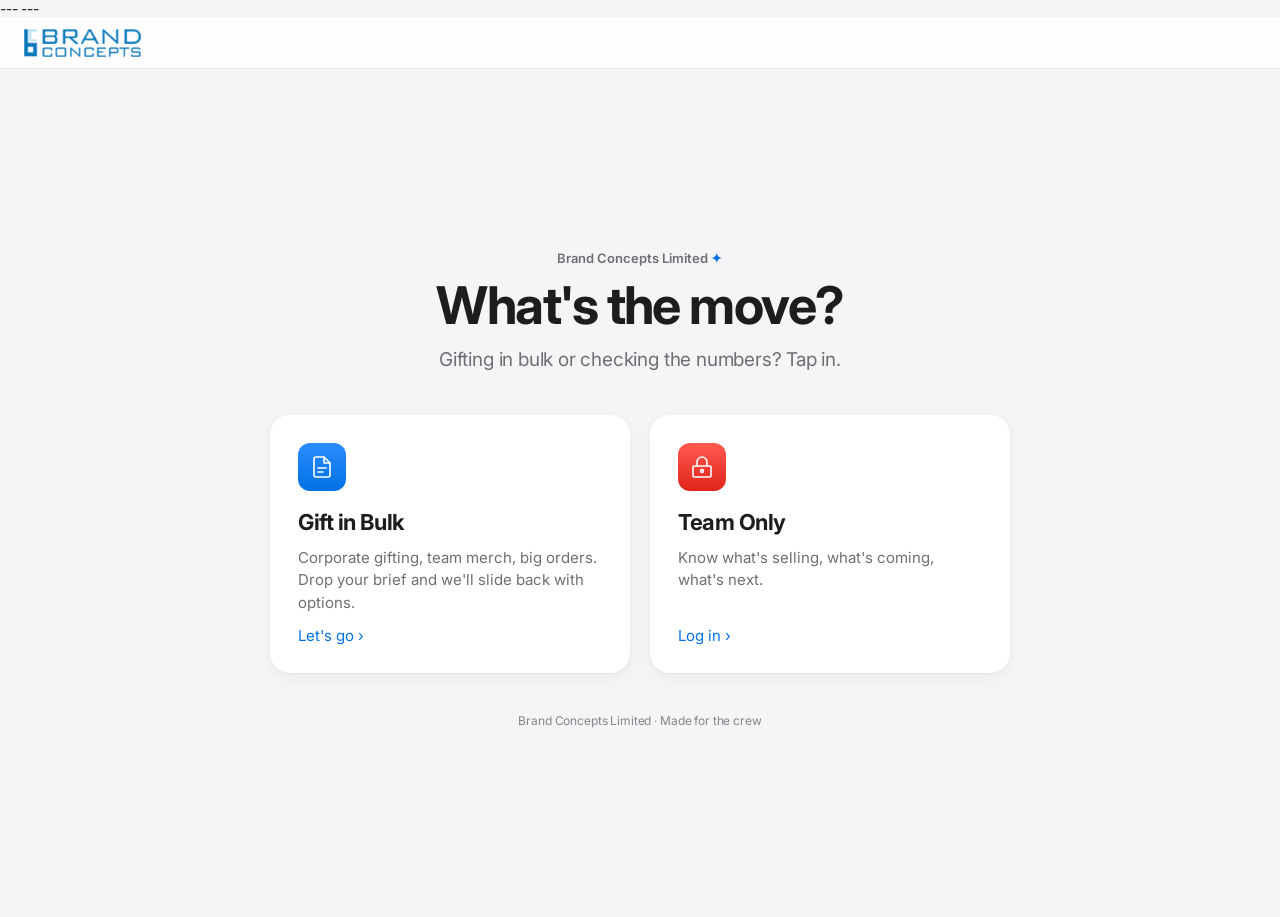
==== commit 0e5ad3d9: "Landing: Team Only icon to red Co-Authored-By: Claude Opus 5.5 <noreply@anthropic.com> Claude-Sessio" ====
--- a/index.html
+++ b/index.html
@@ -53,6 +53,8 @@
 .tab.active{background:#fff;box-shadow:0 1px 3px rgba(0,0,0,.12),0 0 0 .5px rgba(0,0,0,.04)}
 .tab.active svg{opacity:1;color:var(--blue)}
 body.on-home .tab-bar{display:none}
+/* each path shows only Home + its own tab */
+body.on-enquiry #tab-portal,body.on-portal #tab-enquiry{display:none!important}
 
 /* ── PAGES ── */
 .page{display:none;flex:1}
@@ -72,7 +74,7 @@
 .cc-top{display:flex;justify-content:space-between;align-items:center}
 .cc-id{display:none}
 .cc-ico{width:48px;height:48px;border-radius:12px;display:flex;align-items:center;justify-content:center;color:#fff;background:linear-gradient(180deg,#2b8cff,#0071e3)}
-.choice-card:nth-child(2) .cc-ico{background:linear-gradient(180deg,#5b5b60,#1d1d1f)}
+.choice-card:nth-child(2) .cc-ico{background:linear-gradient(180deg,#ff5a4f,#e0241b)}
 .cc-ico svg{width:24px;height:24px}
 .choice-card h2{font-size:22px;font-weight:700;letter-spacing:-.02em;margin-top:6px}
 .choice-card p{color:var(--t2);font-size:15px;line-height:1.5;flex:1}
@@ -605,11 +607,13 @@
 const ALL_REPORTS=[
   {id:'catalogue',title:'Product Intelligence',desc:'Every SKU. Every colour. Every price. Instant.',icon:'folder',accent:'linear-gradient(135deg,#3b82f6,#8b5cf6)',ibg:'rgba(59,130,246,.12)',dept:['Sales-LFS','Sales-DND','Sales-EBO','Sales-Govt','Sales-Insti','Sales-Ecom','Buying','Management'],level:['L1','L2','L3'],url:'catalogue.html',tag:'All Brands · All Channels',ext:false},
   {id:'buying',title:'Buying Intelligence',desc:'Five years of buying intelligence. Ask anything.',icon:'chart',accent:'linear-gradient(135deg,#10b981,#06b6d4)',ibg:'rgba(16,185,129,.12)',dept:['Buying','Management'],level:['L1','L2'],url:'buying-dashboard.html',tag:'Buying · 5 Year',ext:false},
+  {id:'buying-dbx',title:'Buying Intelligence · Dropbox',desc:'Every GRN since FY 21-22, straight from Dropbox. Ask anything.',icon:'chart',accent:'linear-gradient(135deg,#0061fe,#06b6d4)',ibg:'rgba(0,97,254,.12)',dept:['Buying','Management'],level:['L1','L2'],url:'buying-dropbox.html',tag:'Buying · GRN · Dropbox',ext:false},
   {id:'enquiry-data',title:'Enquiry Log',desc:'Live enquiry log. Every lead, every status.',icon:'clipboard',accent:'linear-gradient(135deg,#06b6d4,#3b82f6)',ibg:'rgba(6,182,212,.12)',dept:['Management','Sales-LFS','Sales-DND','Sales-EBO','Sales-Govt','Sales-Insti','Sales-Ecom'],level:['L1','L2'],url:'https://docs.google.com/spreadsheets/d/1gOTr8sAGYpbLbI-U5J4iBBmwafaf1RGKdUbl3wrgFrQ/edit',tag:'Sales · Management',ext:true},
   {id:'otb',title:'OTB Planner',desc:'Know exactly what to buy — before you commit.',icon:'calc',accent:'linear-gradient(135deg,#f59e0b,#ef4444)',ibg:'rgba(245,158,11,.12)',dept:['Buying','Management'],level:['L1','L2','L3'],url:'otb.html',tag:'Buying · Planning',ext:false},
   {id:'lfs',title:'LFS Performance',desc:'Five years of LFS performance, distilled.',icon:'trend',accent:'linear-gradient(135deg,#10b981,#84cc16)',ibg:'rgba(16,185,129,.12)',dept:['Sales-LFS','Management','Buying'],level:['L1','L2','L3'],url:'lfs.html',tag:'Sales · LFS',ext:false},
   {id:'secondary',title:'Secondary Sales',desc:'Channel-wise sell-through. Every brand, every store.',icon:'store',accent:'linear-gradient(135deg,#f59e0b,#06b6d4)',ibg:'rgba(245,158,11,.12)',dept:['Sales-LFS','Sales-EBO','Management','Buying'],level:['L1','L2','L3'],url:'secondary-sales.html',tag:'Sales · 5 Year',ext:false},
   {id:'inward',title:'Inward Plan',desc:'Q2 pipeline by brand, vendor and payment.',icon:'package',accent:'linear-gradient(135deg,#f59e0b,#ef4444)',ibg:'rgba(245,158,11,.12)',dept:['Buying','Management'],level:['L1','L2','L3'],url:'inward-plan.html',tag:'Buying · Q2',ext:false},
+  {id:'openpo',title:'Open PO',desc:'Every pending PO, by delivery month. Overdue first.',icon:'package',accent:'linear-gradient(135deg,#0071e3,#8944ab)',ibg:'rgba(0,113,227,.12)',dept:['Buying','Management'],level:['L1','L2','L3'],url:'open-po.html',tag:'Buying · Open PO · Dropbox',ext:false},
   {id:'factory',title:'Factory Dashboard',desc:'Order book, production and dispatch. Live from the factory.',icon:'factory',accent:'linear-gradient(135deg,#22e4ff,#00ffa3)',ibg:'rgba(34,228,255,.12)',dept:['Management','Buying'],level:['L1','L2','L3'],url:'factory.html',tag:'Factory · PP & PC',ext:false},
   {id:'myntra',title:'Myntra Launch',desc:'Built to win Myntra. Catalog, copy, strategy.',icon:'bag',accent:'linear-gradient(135deg,#8b5cf6,#ec4899)',ibg:'rgba(139,92,246,.12)',dept:['Sales-Ecom','Buying','Management'],level:['L1','L2','L3'],url:'myntra.html',tag:'Ecom · Merchandising',ext:false},
 ];
@@ -630,6 +634,8 @@
     document.getElementById('page-'+t).classList.toggle('active',t===tab);
   });
   document.body.classList.toggle('on-home',tab==='home');
+  document.body.classList.toggle('on-enquiry',tab==='enquiry');
+  document.body.classList.toggle('on-portal',tab==='portal');
   document.body.classList.toggle('on-login',tab==='portal'&&!currentUser);
   document.getElementById('headerSub').textContent={home:'',enquiry:'Institutional Enquiry',portal:'Reports'}[tab];
   window.scrollTo(0,0);
@@ -802,7 +808,7 @@
     ALL_REPORTS.filter(r=>r.dept.includes(currentUser.dept)&&r.level.includes(currentUser.level));
   if(!show.length){grid.innerHTML='<p class="no-reports">Nothing\u2019s been assigned to you yet — reach out to your admin to get set up.</p>';return;}
   show.forEach((r,i)=>{
-    const acc={catalogue:'#007aff',buying:'#34c759','enquiry-data':'#30b0c7',otb:'#ff9500',lfs:'#00c7be',secondary:'#5856d6',inward:'#af52de',factory:'#636366',myntra:'#ff2d55'}[r.id]||'#007aff';
+    const acc={catalogue:'#007aff',buying:'#34c759','enquiry-data':'#30b0c7',otb:'#ff9500',lfs:'#00c7be',secondary:'#5856d6',inward:'#af52de',factory:'#636366','buying-dbx':'#0061fe',myntra:'#ff2d55'}[r.id]||'#007aff';
     const a=document.createElement('a');
     a.href=r.url;a.target=r.ext?'_blank':'_self';
     a.className='tool-card';
